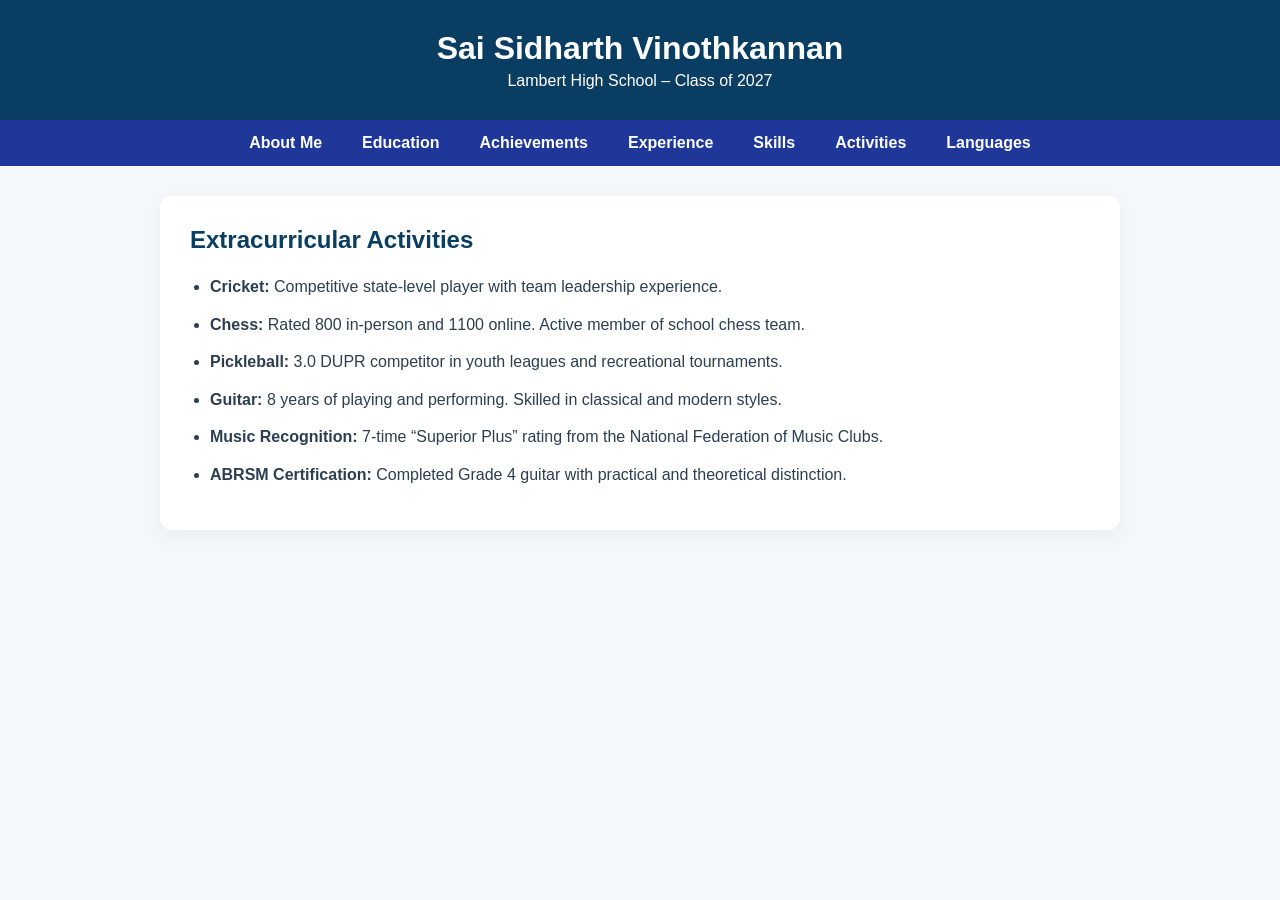
==== saisidharth.com/projects/resume/activities.html @ 04087683 "new resume" ====
<!DOCTYPE html>
<html lang="en">
  <head>
    <meta charset="UTF-8">
    <title>Activities - Sai Sidharth Vinothkannan</title>
    <style>
      * {
        box-sizing: border-box;
        margin: 0;
        padding: 0;
      }

      body {
        font-family: 'Segoe UI', sans-serif;
        background-color: #f5f8fb;
        color: #2c3e50;
      }

      header {
        background-color: #0a3d62;
        color: white;
        padding: 30px 20px;
        text-align: center;
        box-shadow: 0 4px 10px rgba(0,0,0,0.2);
      }

      header p {
        margin-top: 5px;
        font-size: 16px;
      }

      nav {
        background-color: #1e3799;
        display: flex;
        flex-wrap: wrap;
        justify-content: center;
      }

      nav a {
        color: white;
        padding: 14px 20px;
        text-decoration: none;
        font-weight: bold;
        transition: background 0.3s ease;
      }

      nav a:hover {
        background-color: #4a69bd;
      }

      .container {
        max-width: 960px;
        margin: 30px auto;
        padding: 30px;
        background: white;
        border-radius: 12px;
        box-shadow: 0 6px 20px rgba(0, 0, 0, 0.05);
      }

      h2 {
        color: #0a3d62;
        margin-bottom: 20px;
      }

      ul {
        padding-left: 20px;
        margin-top: 10px;
      }

      li {
        margin-bottom: 12px;
        font-size: 16px;
        line-height: 1.6;
      }

      @media (max-width: 600px) {
        header h1 {
          font-size: 22px;
        }

        nav a {
          padding: 10px 12px;
          font-size: 14px;
        }

        .container {
          padding: 20px;
          margin: 20px 10px;
        }
      }
    </style>
  </head>
  <body>

    <header>
      <h1>Sai Sidharth Vinothkannan</h1>
      <p>Lambert High School – Class of 2027</p>
    </header>

    <nav>
      <a href="index.html">About Me</a>
      <a href="education.html">Education</a>
      <a href="achievements.html">Achievements</a>
      <a href="experience.html">Experience</a>
      <a href="skills.html">Skills</a>
      <a href="activities.html">Activities</a>
      <a href="languages.html">Languages</a>
    </nav>

    <div class="container">
      <h2>Extracurricular Activities</h2>
      <ul>
        <li><strong>Cricket:</strong> Competitive state-level player with team leadership experience.</li>
        <li><strong>Chess:</strong> Rated 800 in-person and 1100 online. Active member of school chess team.</li>
        <li><strong>Pickleball:</strong> 3.0 DUPR competitor in youth leagues and recreational tournaments.</li>
        <li><strong>Guitar:</strong> 8 years of playing and performing. Skilled in classical and modern styles.</li>
        <li><strong>Music Recognition:</strong> 7-time “Superior Plus” rating from the National Federation of Music Clubs.</li>
        <li><strong>ABRSM Certification:</strong> Completed Grade 4 guitar with practical and theoretical distinction.</li>
      </ul>
    </div>

  </body>
</html>
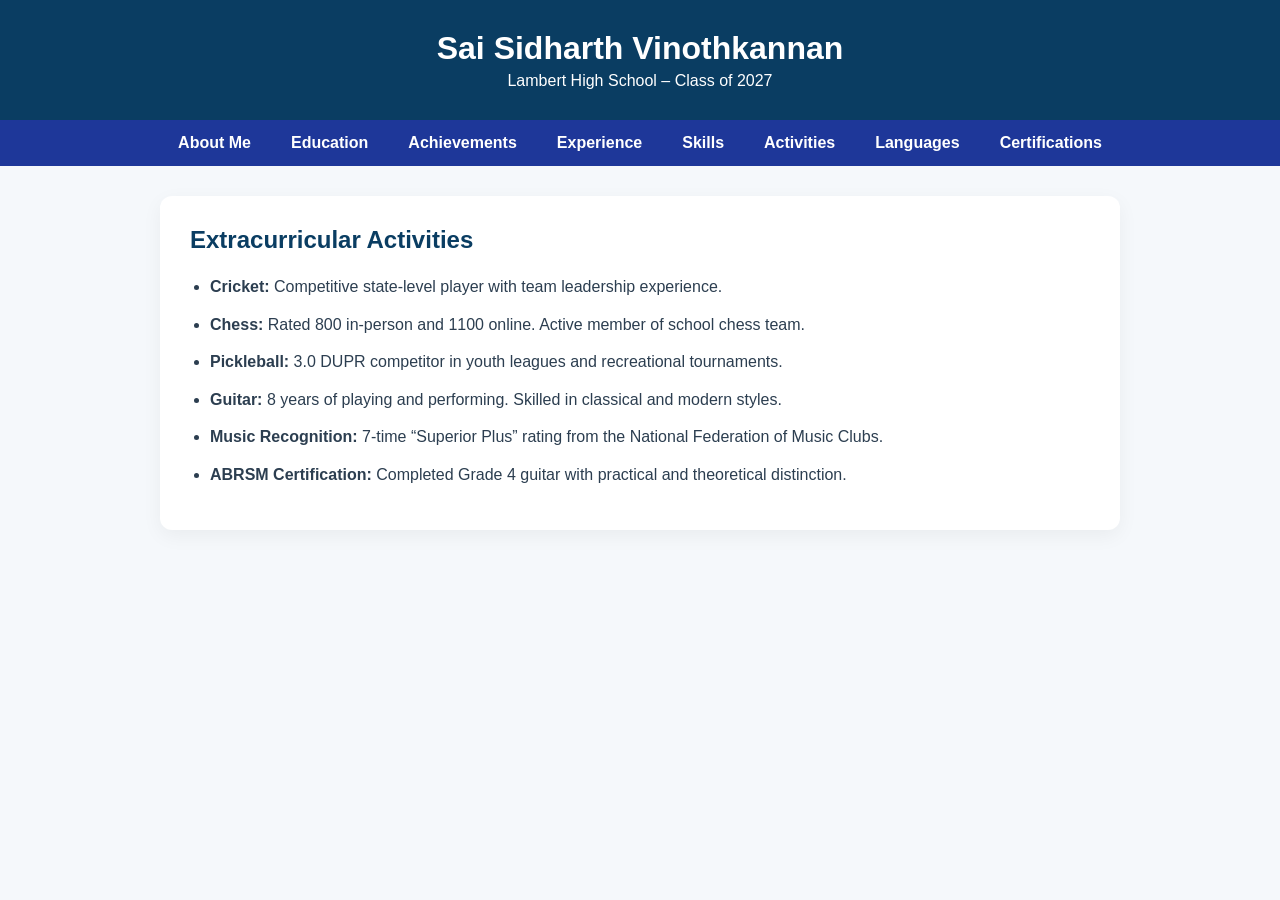
==== commit 3187847c: "New Html Page Add" ====
--- a/saisidharth.com/projects/resume/activities.html
+++ b/saisidharth.com/projects/resume/activities.html
@@ -97,14 +97,15 @@
       <p>Lambert High School – Class of 2027</p>
     </header>
 
-    <nav>
-      <a href="index.html">About Me</a>
+  <nav>
+      <a href="sairesume.html">About Me</a>
       <a href="education.html">Education</a>
       <a href="achievements.html">Achievements</a>
       <a href="experience.html">Experience</a>
       <a href="skills.html">Skills</a>
       <a href="activities.html">Activities</a>
       <a href="languages.html">Languages</a>
+      <a href="certifications.html">Certifications</a>
     </nav>
 
     <div class="container">
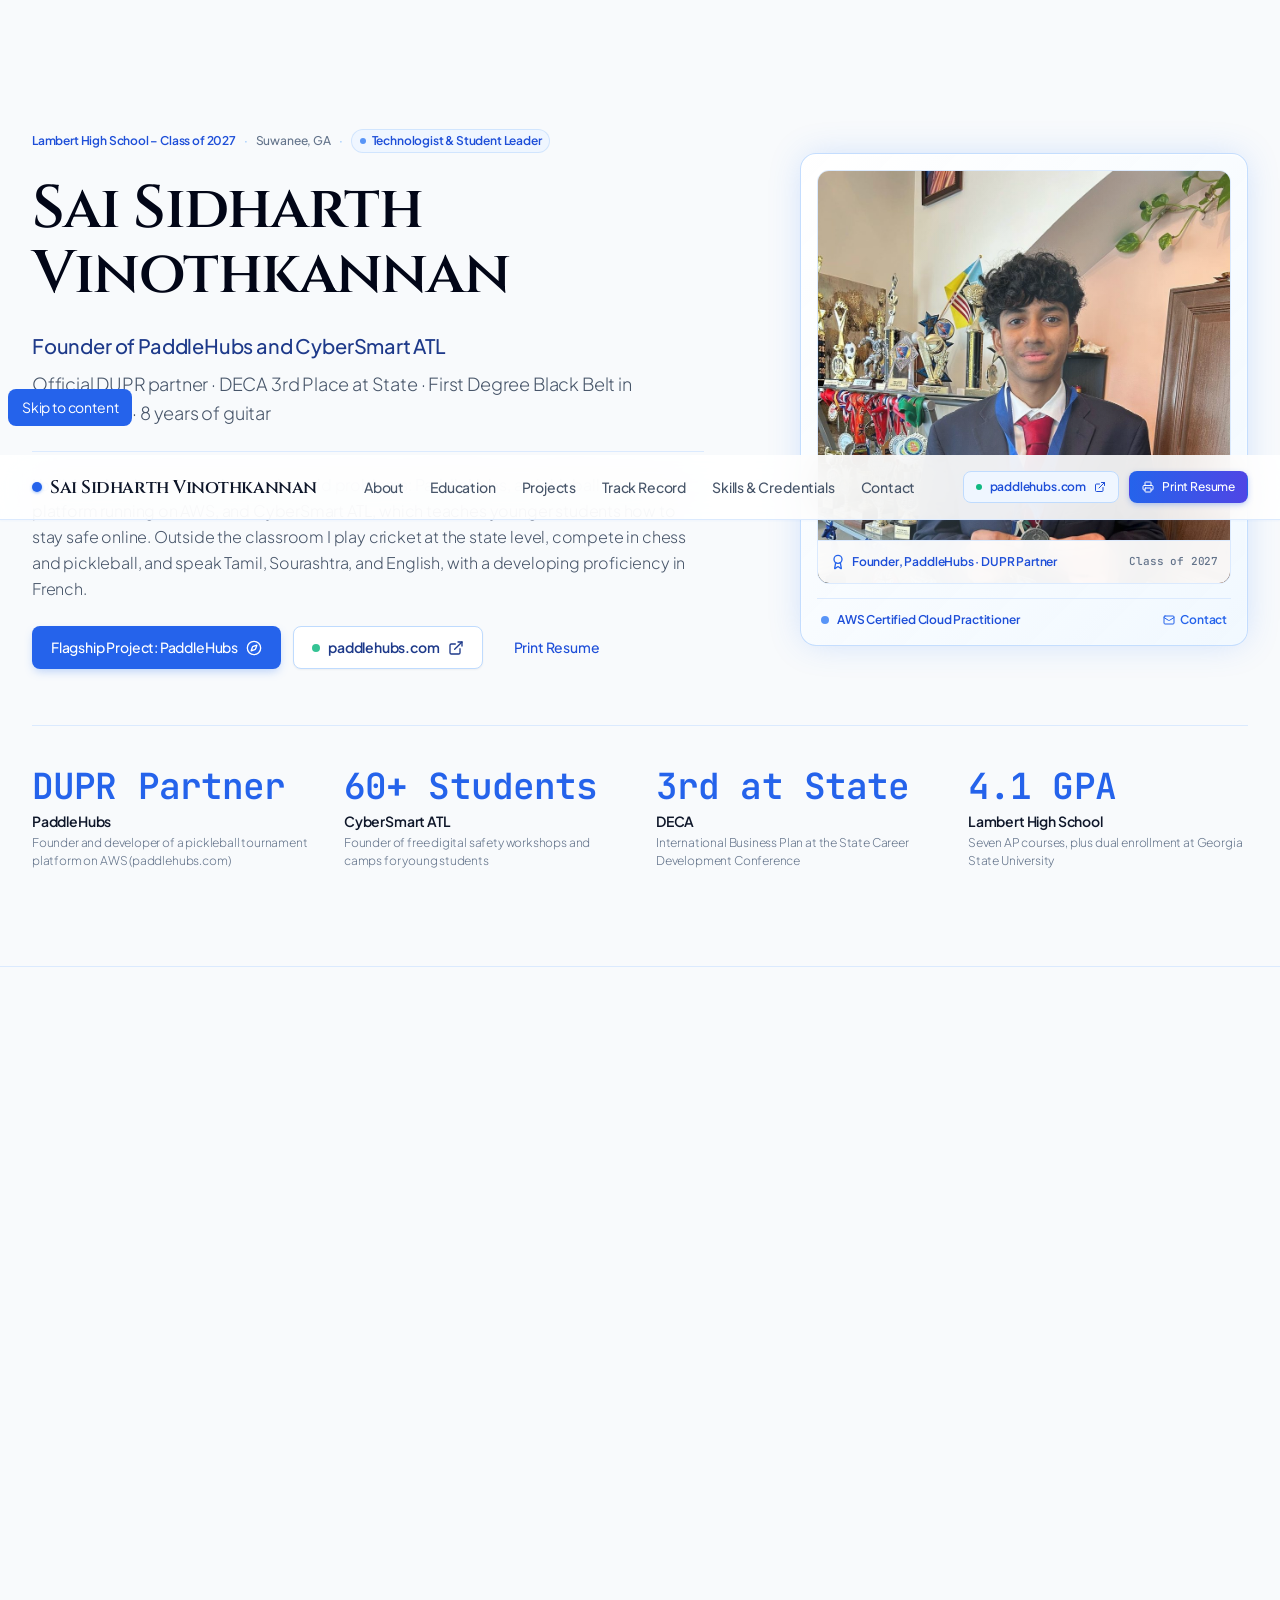
==== commit 6f7d6e8d: "Redesign resume site" ====
--- a/saisidharth.com/projects/resume/activities.html
+++ b/saisidharth.com/projects/resume/activities.html
@@ -1,124 +1,12 @@
 <!DOCTYPE html>
 <html lang="en">
-  <head>
-    <meta charset="UTF-8">
-    <title>Activities - Sai Sidharth Vinothkannan</title>
-    <style>
-      * {
-        box-sizing: border-box;
-        margin: 0;
-        padding: 0;
-      }
-
-      body {
-        font-family: 'Segoe UI', sans-serif;
-        background-color: #f5f8fb;
-        color: #2c3e50;
-      }
-
-      header {
-        background-color: #0a3d62;
-        color: white;
-        padding: 30px 20px;
-        text-align: center;
-        box-shadow: 0 4px 10px rgba(0,0,0,0.2);
-      }
-
-      header p {
-        margin-top: 5px;
-        font-size: 16px;
-      }
-
-      nav {
-        background-color: #1e3799;
-        display: flex;
-        flex-wrap: wrap;
-        justify-content: center;
-      }
-
-      nav a {
-        color: white;
-        padding: 14px 20px;
-        text-decoration: none;
-        font-weight: bold;
-        transition: background 0.3s ease;
-      }
-
-      nav a:hover {
-        background-color: #4a69bd;
-      }
-
-      .container {
-        max-width: 960px;
-        margin: 30px auto;
-        padding: 30px;
-        background: white;
-        border-radius: 12px;
-        box-shadow: 0 6px 20px rgba(0, 0, 0, 0.05);
-      }
-
-      h2 {
-        color: #0a3d62;
-        margin-bottom: 20px;
-      }
-
-      ul {
-        padding-left: 20px;
-        margin-top: 10px;
-      }
-
-      li {
-        margin-bottom: 12px;
-        font-size: 16px;
-        line-height: 1.6;
-      }
-
-      @media (max-width: 600px) {
-        header h1 {
-          font-size: 22px;
-        }
-
-        nav a {
-          padding: 10px 12px;
-          font-size: 14px;
-        }
-
-        .container {
-          padding: 20px;
-          margin: 20px 10px;
-        }
-      }
-    </style>
-  </head>
-  <body>
-
-    <header>
-      <h1>Sai Sidharth Vinothkannan</h1>
-      <p>Lambert High School – Class of 2027</p>
-    </header>
-
-  <nav>
-      <a href="sairesume.html">About Me</a>
-      <a href="education.html">Education</a>
-      <a href="achievements.html">Achievements</a>
-      <a href="experience.html">Experience</a>
-      <a href="skills.html">Skills</a>
-      <a href="activities.html">Activities</a>
-      <a href="languages.html">Languages</a>
-      <a href="certifications.html">Certifications</a>
-    </nav>
-
-    <div class="container">
-      <h2>Extracurricular Activities</h2>
-      <ul>
-        <li><strong>Cricket:</strong> Competitive state-level player with team leadership experience.</li>
-        <li><strong>Chess:</strong> Rated 800 in-person and 1100 online. Active member of school chess team.</li>
-        <li><strong>Pickleball:</strong> 3.0 DUPR competitor in youth leagues and recreational tournaments.</li>
-        <li><strong>Guitar:</strong> 8 years of playing and performing. Skilled in classical and modern styles.</li>
-        <li><strong>Music Recognition:</strong> 7-time “Superior Plus” rating from the National Federation of Music Clubs.</li>
-        <li><strong>ABRSM Certification:</strong> Completed Grade 4 guitar with practical and theoretical distinction.</li>
-      </ul>
-    </div>
-
-  </body>
+<head>
+  <meta charset="UTF-8">
+  <meta http-equiv="refresh" content="0; url=sairesume.html#activities">
+  <link rel="canonical" href="sairesume.html">
+  <title>Sai Sidharth Vinothkannan</title>
+</head>
+<body>
+  <p><a href="sairesume.html#activities">Continue to the site</a></p>
+</body>
 </html>
